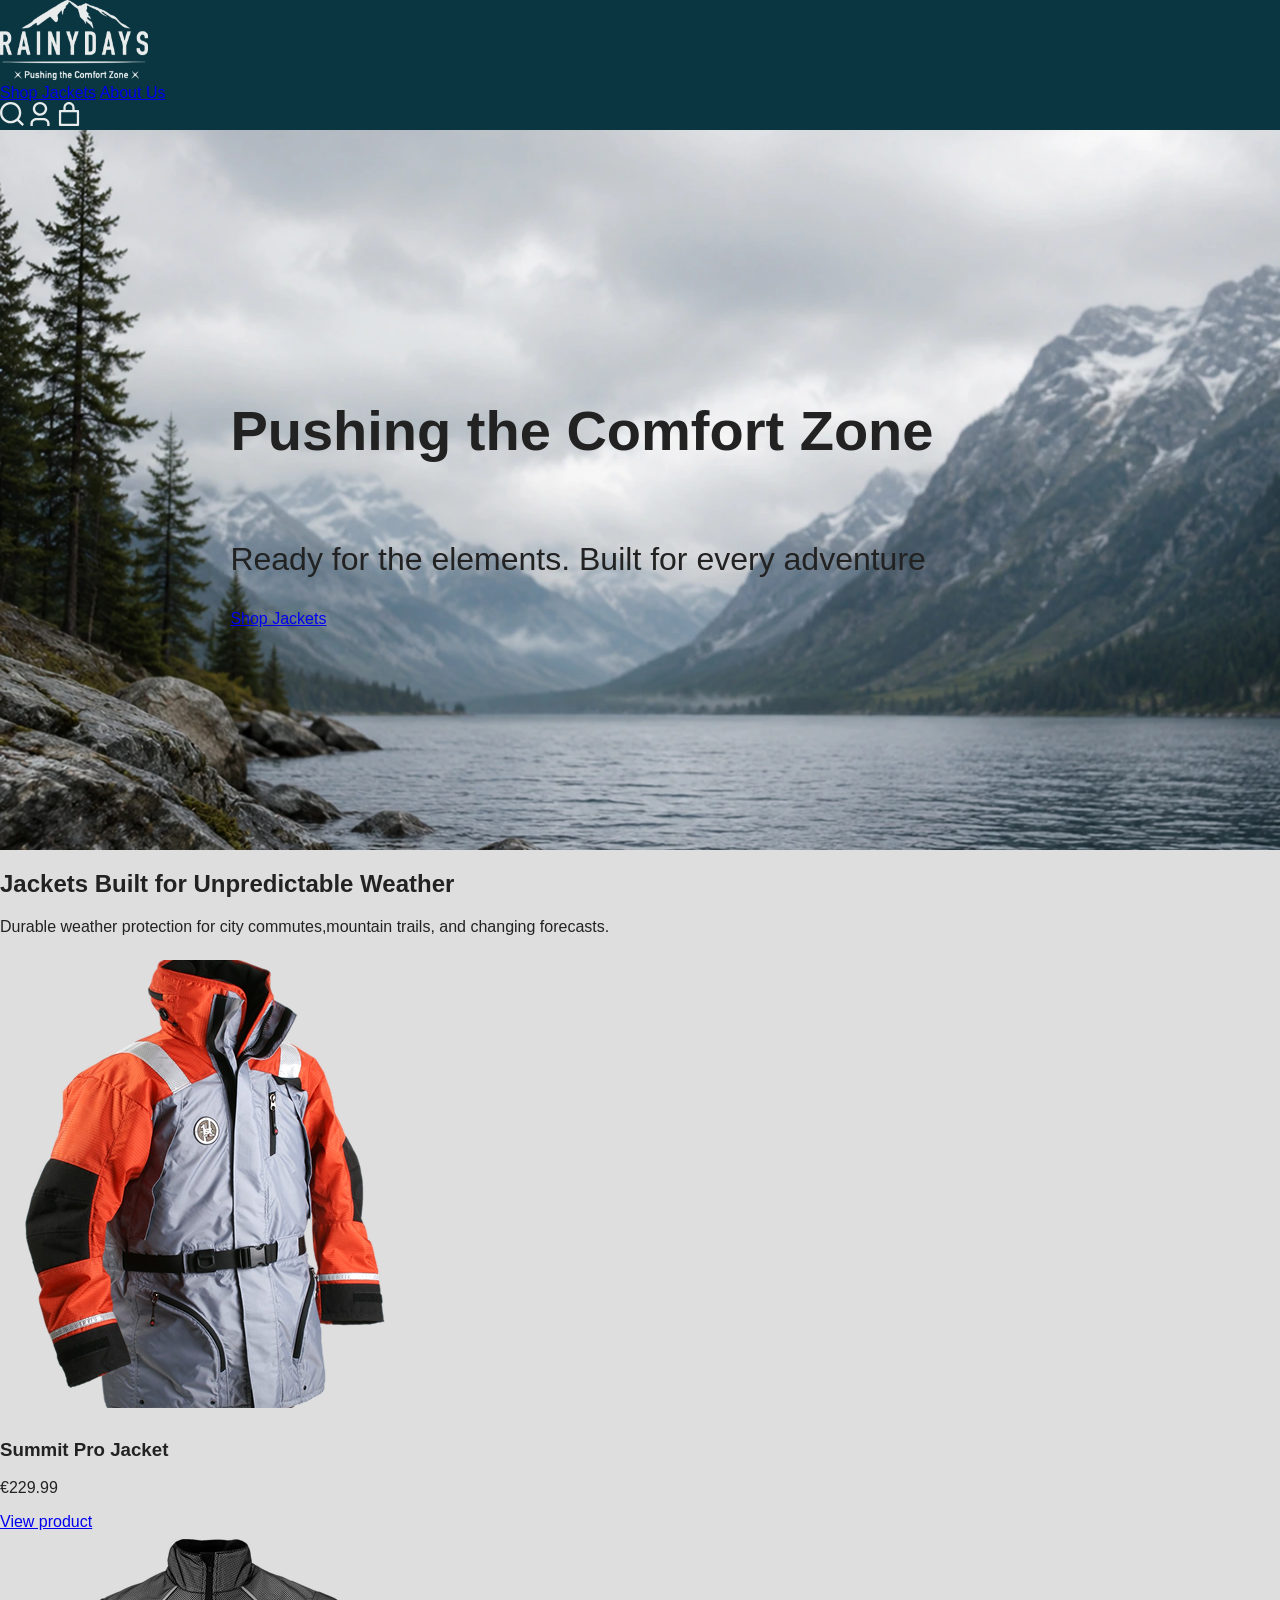
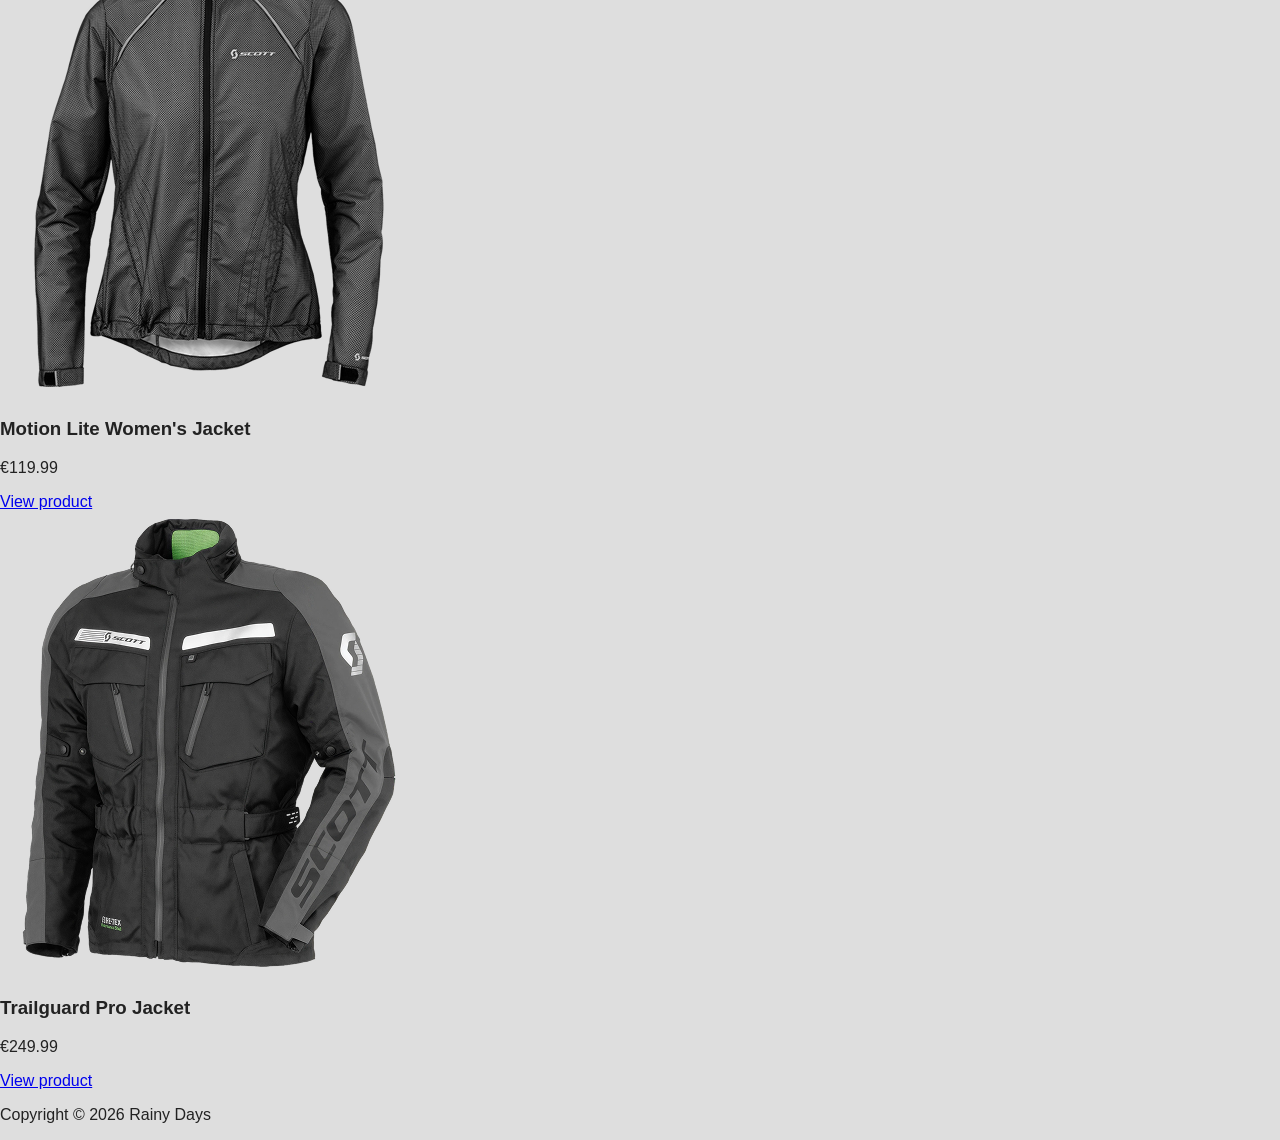
==== index.html @ e8e512af "html structure" ====
<!doctype html>
<html lang="en">
  <head>
    <meta charset="utf-8" />
    <meta name="viewport" content="width=device-width, initial-scale=1.0" />
    <title>Rainy Days | Home</title>
    <meta
      name="description"
      content="Discover Rainy Days outdoor jackets, designed to keep you comfortable and protected from the elements on every adventure."
    />
    <link rel="stylesheet" href="css/style.css" />
    <link rel="icon" href="images/favicon_io/favicon-16x16.png" />
  </head>

  <body>
    <header>
      <a href="index.html">
        <img src="images/logo.svg" alt="Rainy Days homepage" />
      </a>
      <nav>
        <a href="product-listing.html">Shop Jackets</a>
        <a href="coming-soon.html">About Us</a>
        <div class="header-icons">
          <a href="coming-soon.html" aria-label="Search">
            <img src="images/search.svg" alt="Search Icon"
          /></a>
          <a href="coming-soon.html" aria-label="Profile">
            <img src="images/profile.svg" alt="Profile Icon"
          /></a>
          <a href="cart.html" aria-label="Cart">
            <img src="images/cart.svg" alt="Cart Icon"
          /></a>
        </div>
      </nav>
    </header>
    <main>
      <section class="hero">
        <h1>Pushing the Comfort Zone</h1>
        <p>Ready for the elements. Built for every adventure</p>
        <a class="btn btn-primary" href="product-listing.html">Shop Jackets</a>
      </section>

      <section class="featured-products">
        <h2>Jackets Built for Unpredictable Weather</h2>
        <p>
          Durable weather protection for city commutes,mountain trails, and
          changing forecasts.
        </p>

        <div class="product-grid">
          <article class="product-card">
            <div class="product-image">
              <img
                src="images/featured-card-summitpro.png"
                alt="Summit Pro orange and grey waterproof jacket with reflective details and reinforced panels"
              />
            </div>
            <div class="product-info">
              <h3>Summit Pro Jacket</h3>
              <p class="product-price">€229.99</p>
              <a href="product-detail.html" class="btn btn-secondary">
                View product
              </a>
            </div>
          </article>

          <article class="product-card">
            <div class="product-image">
              <img
                src="images/featured-card-motionlite.png"
                alt="Motion Lite Jacket. Black lightweight women's jacket with a full-length front zipper and high collar."
              />
            </div>
            <div class="product-info">
              <h3>Motion Lite Women's Jacket</h3>
              <p class="product-price">€119.99</p>
              <a href="product-detail.html" class="btn btn-secondary">
                View product
              </a>
            </div>
          </article>

          <article class="product-card">
            <div class="product-image">
              <img
                src="images/featured-card-trailroad.png"
                alt="Black and grey waterproof jacket with reflective details, multiple pockets and a high collar."
              />
            </div>
            <div class="product-info">
              <h3>Trailguard Pro Jacket</h3>
              <p class="product-price">€249.99</p>
              <a href="product-detail.html" class="btn btn-secondary">
                View product
              </a>
            </div>
          </article>
        </div>
      </section>
    </main>
    <footer>
      <p>Copyright © 2026 Rainy Days</p>
    </footer>
  </body>
</html>
---- css/style.css ----
body {
    font-family: Arial, Helvetica, sans-serif;
    margin: 0;
    color: #222222;
    background-color: #DEDEDE;
}
header {
    background-color: #0A3641;

}
.hero {
    background-image: url("../images/image-hero.webp");
    background-size: cover;
    background-position: center;
    background-repeat: no-repeat;
    min-height: 80vh;
    display: flex;
    flex-direction: column;
    justify-content: center;
    align-items: flex-start;
    padding: 0 18%;
}
.hero h1 {
    font-size: 56px;}
.hero p {
    font-size: 32px;}
    header {}
    .header-icons img {
    width: 24px;
    height: 24px;
}
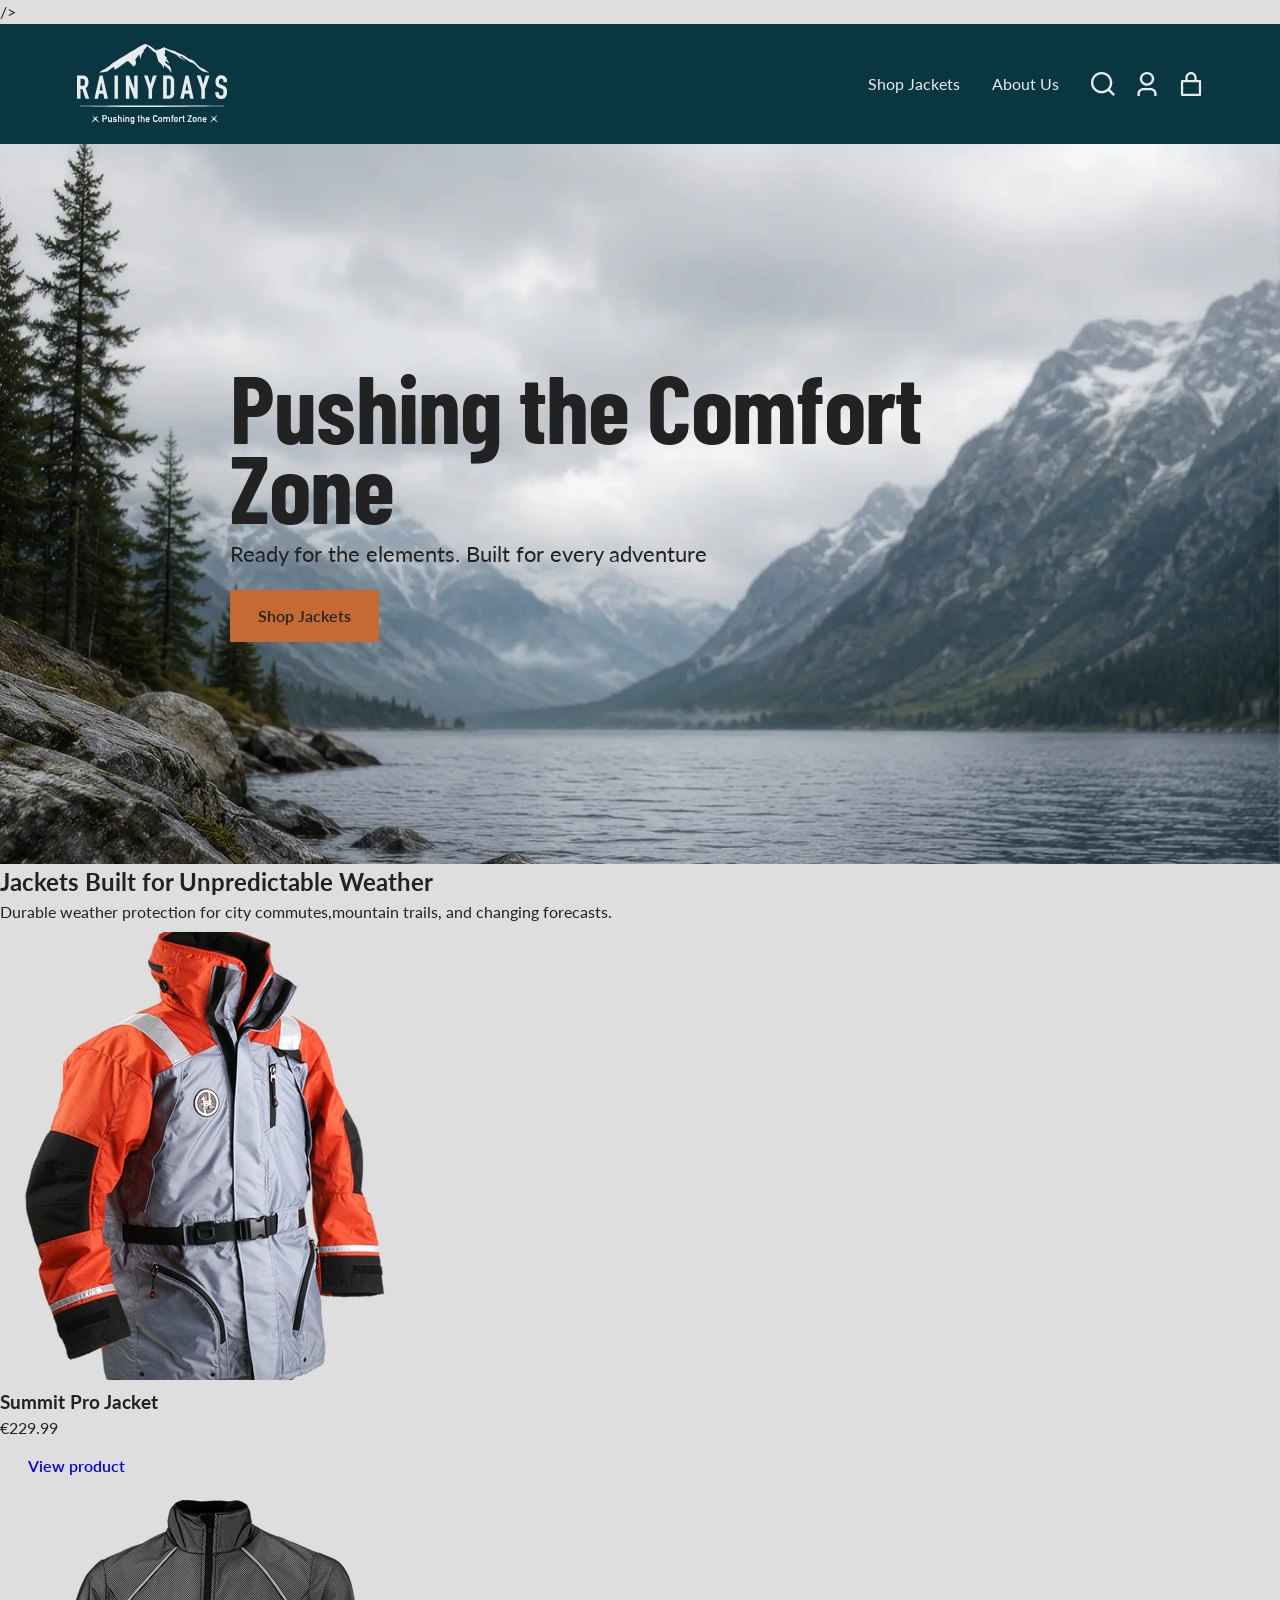
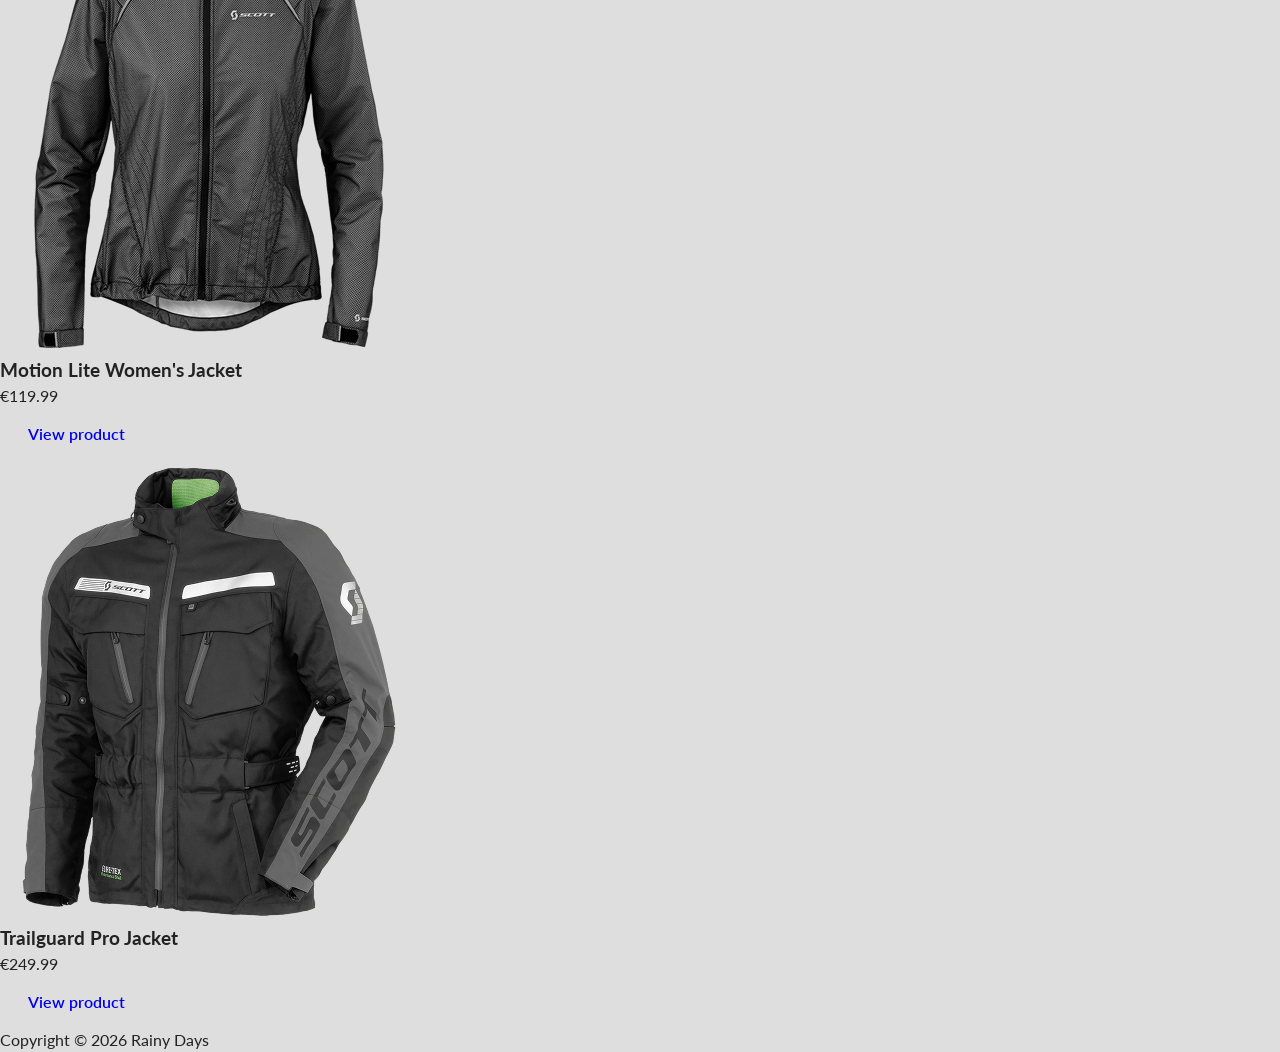
==== commit ada93e66: "Add global styles and update homepage assets" ====
--- a/index.html
+++ b/index.html
@@ -8,6 +8,13 @@
       name="description"
       content="Discover Rainy Days outdoor jackets, designed to keep you comfortable and protected from the elements on every adventure."
     />
+    <link rel="preconnect" href="https://fonts.googleapis.com" />
+    <link rel="preconnect" href="https://fonts.gstatic.com" crossorigin />
+    <link
+      href="https://fonts.googleapis.com/css2?family=Barlow+Condensed:wght@400;500;600;700&family=Lato:wght@400;500;600;700&display=swap"
+      rel="stylesheet"
+    />
+    />
     <link rel="stylesheet" href="css/style.css" />
     <link rel="icon" href="images/favicon_io/favicon-16x16.png" />
   </head>
@@ -15,7 +22,7 @@
   <body>
     <header>
       <a href="index.html">
-        <img src="images/logo.svg" alt="Rainy Days homepage" />
+        <img src="images/logo-150x80.svg" alt="Rainy Days homepage" />
       </a>
       <nav>
         <a href="product-listing.html">Shop Jackets</a>
--- a/css/style.css
+++ b/css/style.css
@@ -1,31 +1,165 @@
+/* =================================
+   1. CSS VARIABLES
+================================= */
+
+:root {
+  /* Brand colours */
+  --color-primary: #0a3641;
+  --color-background: #fafaf8;
+  --color-accent: #c46a32;
+
+  /* Neutral colours */
+  --color-white: #FF9F9FB;
+  --color-background: #dedede;
+  --color-text: #222222;
+  --color-muted: #666666;
+
+  /* Text colours */
+  --color-text: #222222;
+  --color-white: #e8ecec;
+
+  /* Typography */
+  --font-heading: "Barlow Condensed", sans-serif;
+  --font-body: "Lato", sans-serif;
+
+  /* Spacing */
+  --spacing-xs: 8px;
+  --spacing-sm: 16px;
+  --spacing-md: 24px;
+  --spacing-lg: 48px;
+  --spacing-xl: 80px;
+
+  /* Layout */
+  --container-width: 1200px;
+}
+
+/* =================================
+   2. CSS RESET
+================================= */
+
+* {
+  box-sizing: border-box;
+  margin: 0;
+  padding: 0;
+}
+
+/* =================================
+   3. GLOBAL STYLES
+================================= */
+
 body {
-    font-family: Arial, Helvetica, sans-serif;
-    margin: 0;
-    color: #222222;
-    background-color: #DEDEDE;
+  background-color: var(--color-background);
+  color: var(--color-text);
+  font-family: var(--font-body);
+  line-height: 1.5;
 }
+
+img {
+  display: block;
+  max-width: 100%;
+}
+
+a {
+  text-decoration: none;
+}
+
+/* =================================
+   4. HEADER
+================================= */
+
 header {
-    background-color: #0A3641;
+  background-color: var(--color-primary);
+  display: flex;
+  justify-content: space-between;
+  align-items: center;
+  padding: 20px 6%;
+}
 
+header > a img {
+  width: 150px;
 }
+
+header nav {
+  display: flex;
+  align-items: center;
+  gap: 32px;
+}
+
+header nav > a {
+  color: var(--color-white);
+}
+
+.header-icons {
+  display: flex;
+  align-items: center;
+  gap: 20px;
+}
+
+.header-icons img {
+  width: 24px;
+  height: 24px;
+}
+
+/* =================================
+   5. HERO SECTION
+================================= */
+
 .hero {
-    background-image: url("../images/image-hero.webp");
-    background-size: cover;
-    background-position: center;
-    background-repeat: no-repeat;
-    min-height: 80vh;
-    display: flex;
-    flex-direction: column;
-    justify-content: center;
-    align-items: flex-start;
-    padding: 0 18%;
+  background-image: url("../images/background.webp");
+  background-size: cover;
+  background-position: center;
+  background-repeat: no-repeat;
+
+  min-height: 80vh;
+
+  display: flex;
+  flex-direction: column;
+  justify-content: center;
+  align-items: flex-start;
+
+  padding: 0 18%;
 }
+
 .hero h1 {
-    font-size: 56px;}
+  font-family: var(--font-heading);
+  font-size: 96px;
+  font-weight: 700;
+  line-height: 0.83;
+  letter-spacing: -0.01em;
+}
+
 .hero p {
-    font-size: 32px;}
-    header {}
-    .header-icons img {
-    width: 24px;
-    height: 24px;
-}+  font-size: 22px;
+  margin-top: 12px;
+  margin-bottom: 20px;
+}
+
+/* =================================
+   6. BUTTONS
+================================= */
+
+.btn {
+  display: inline-flex;
+  align-items: center;
+  justify-content: center;
+
+  padding: 14px 28px;
+  min-height: 48px;
+
+  font-family: var(--font-body);
+  font-size: 16px;
+  font-weight: 600;
+
+  text-decoration: none;
+  cursor: pointer;
+  transition: background-color 0.3s ease;
+}
+
+.btn-primary {
+  background-color: var(--color-accent);
+  color: var(--color-text);
+}
+
+.btn-primary:hover {
+  background-color: #bd622b;
+}
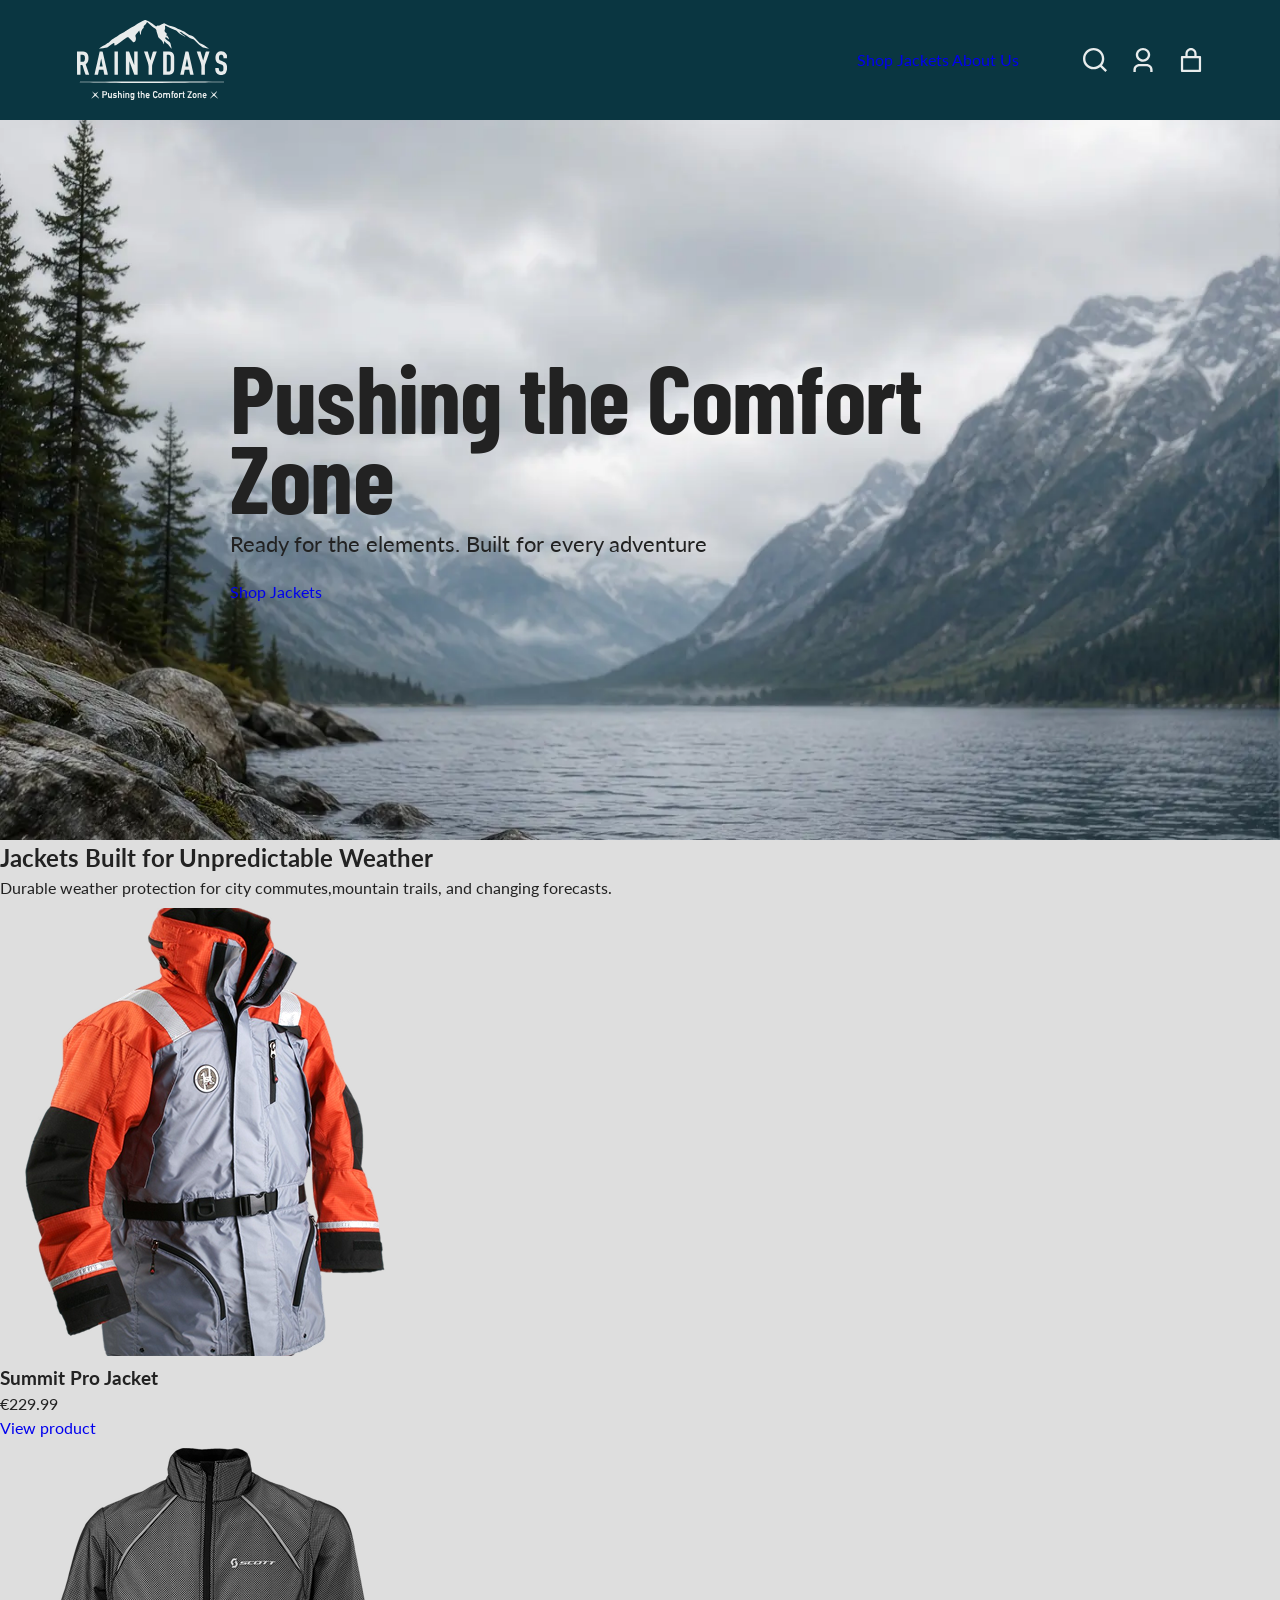
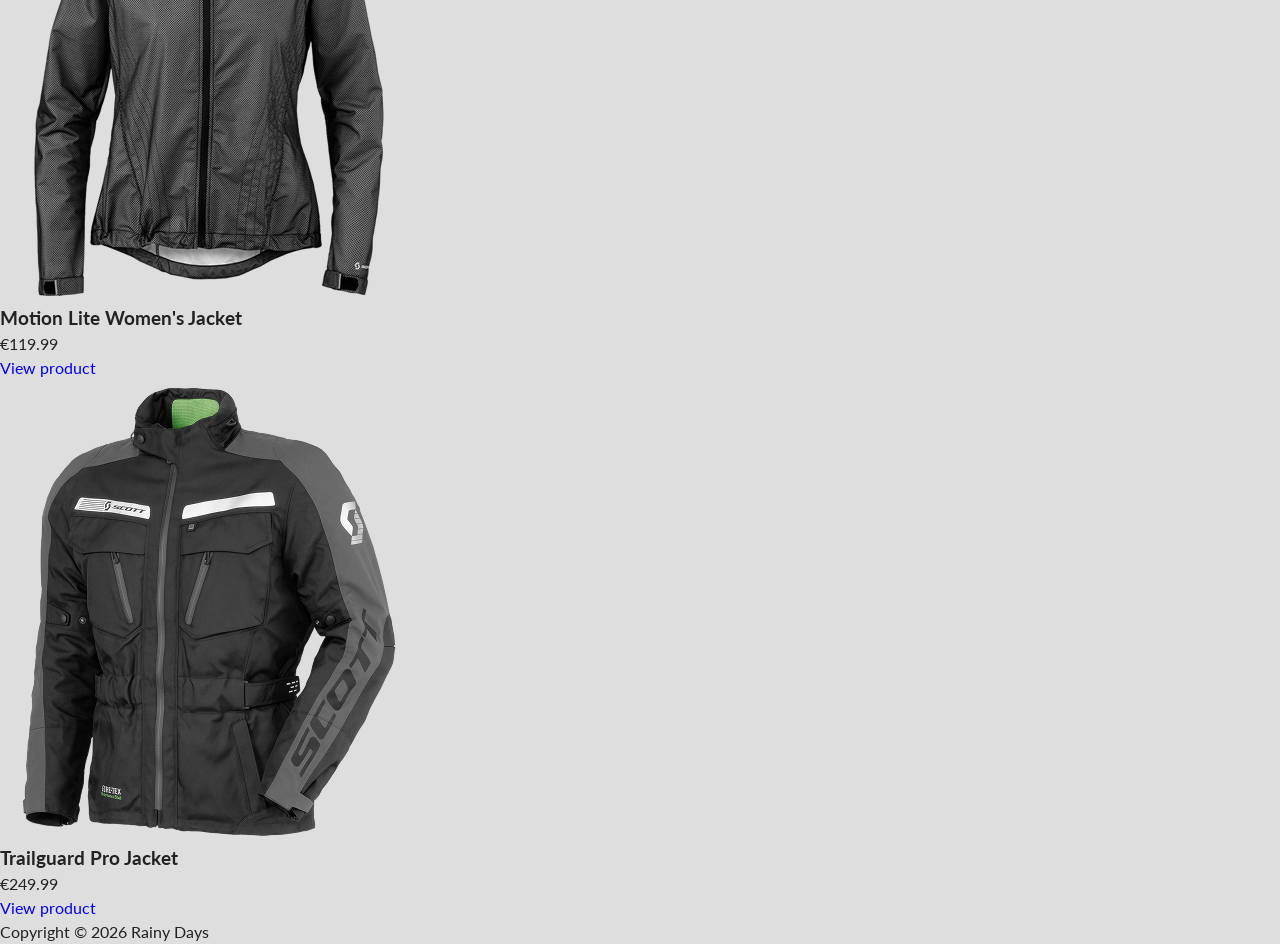
==== commit 9146666b: "fixed the navigation on all pages" ====
--- a/index.html
+++ b/index.html
@@ -14,7 +14,7 @@
       href="https://fonts.googleapis.com/css2?family=Barlow+Condensed:wght@400;500;600;700&family=Lato:wght@400;500;600;700&display=swap"
       rel="stylesheet"
     />
-    />
+
     <link rel="stylesheet" href="css/style.css" />
     <link rel="icon" href="images/favicon_io/favicon-16x16.png" />
   </head>
@@ -25,15 +25,18 @@
         <img src="images/logo-150x80.svg" alt="Rainy Days homepage" />
       </a>
       <nav>
-        <a href="product-listing.html">Shop Jackets</a>
-        <a href="coming-soon.html">About Us</a>
+        <div class="nav-links">
+          <a href="product-listing.html">Shop Jackets</a>
+          <a href="coming-soon.html">About Us</a>
+        </div>
+
         <div class="header-icons">
           <a href="coming-soon.html" aria-label="Search">
-            <img src="images/search.svg" alt="Search Icon"
-          /></a>
+            <img src="images/search.svg" alt="Search Icon" />
+          </a>
           <a href="coming-soon.html" aria-label="Profile">
-            <img src="images/profile.svg" alt="Profile Icon"
-          /></a>
+            <img src="images/profile.svg" alt="Profile Icon" />
+          </a>
           <a href="cart.html" aria-label="Cart">
             <img src="images/cart.svg" alt="Cart Icon"
           /></a>
--- a/css/style.css
+++ b/css/style.css
@@ -9,7 +9,7 @@
   --color-accent: #c46a32;
 
   /* Neutral colours */
-  --color-white: #FF9F9FB;
+  --color-pure-off-white: #f9f9fb;
   --color-background: #dedede;
   --color-text: #222222;
   --color-muted: #666666;
@@ -21,6 +21,13 @@
   /* Typography */
   --font-heading: "Barlow Condensed", sans-serif;
   --font-body: "Lato", sans-serif;
+
+  /* Button typography */
+  --font-button: "IBM Plex Sans", sans-serif;
+  --button-font-size: 16px;
+  --button-font-weight: 600;
+  --button-line-height: 1.2;
+  --button-letter-spacing: 0.02em;
 
   /* Spacing */
   --spacing-xs: 8px;
@@ -74,25 +81,24 @@
   align-items: center;
   padding: 20px 6%;
 }
+header nav {
+  grid-column: 2 / 4;
+  display: flex;
+  align-items: center;
+  gap: 64px;
+}
 
 header > a img {
+  display: block;
   width: 150px;
-}
-
-header nav {
-  display: flex;
-  align-items: center;
-  gap: 32px;
-}
-
-header nav > a {
-  color: var(--color-white);
+  height: 80px;
+  object-fit: contain;
 }
 
 .header-icons {
   display: flex;
   align-items: center;
-  gap: 20px;
+  gap: 24px;
 }
 
 .header-icons img {
@@ -137,29 +143,16 @@
 /* =================================
    6. BUTTONS
 ================================= */
+button {
+  font-family: var(--font-button);
+  font-size: var(--button-font-size);
+  font-weight: var(--button-font-weight);
+  line-height: var(--button-line-height);
+  letter-spacing: var(--button-letter-spacing);
 
-.btn {
-  display: inline-flex;
-  align-items: center;
-  justify-content: center;
-
-  padding: 14px 28px;
-  min-height: 48px;
-
-  font-family: var(--font-body);
-  font-size: 16px;
-  font-weight: 600;
-
-  text-decoration: none;
+  background-color: var(--color-accent);
+  color: var(--color-white);
+  border: none;
+  padding: 12px 24px;
   cursor: pointer;
-  transition: background-color 0.3s ease;
 }
-
-.btn-primary {
-  background-color: var(--color-accent);
-  color: var(--color-text);
-}
-
-.btn-primary:hover {
-  background-color: #bd622b;
-}
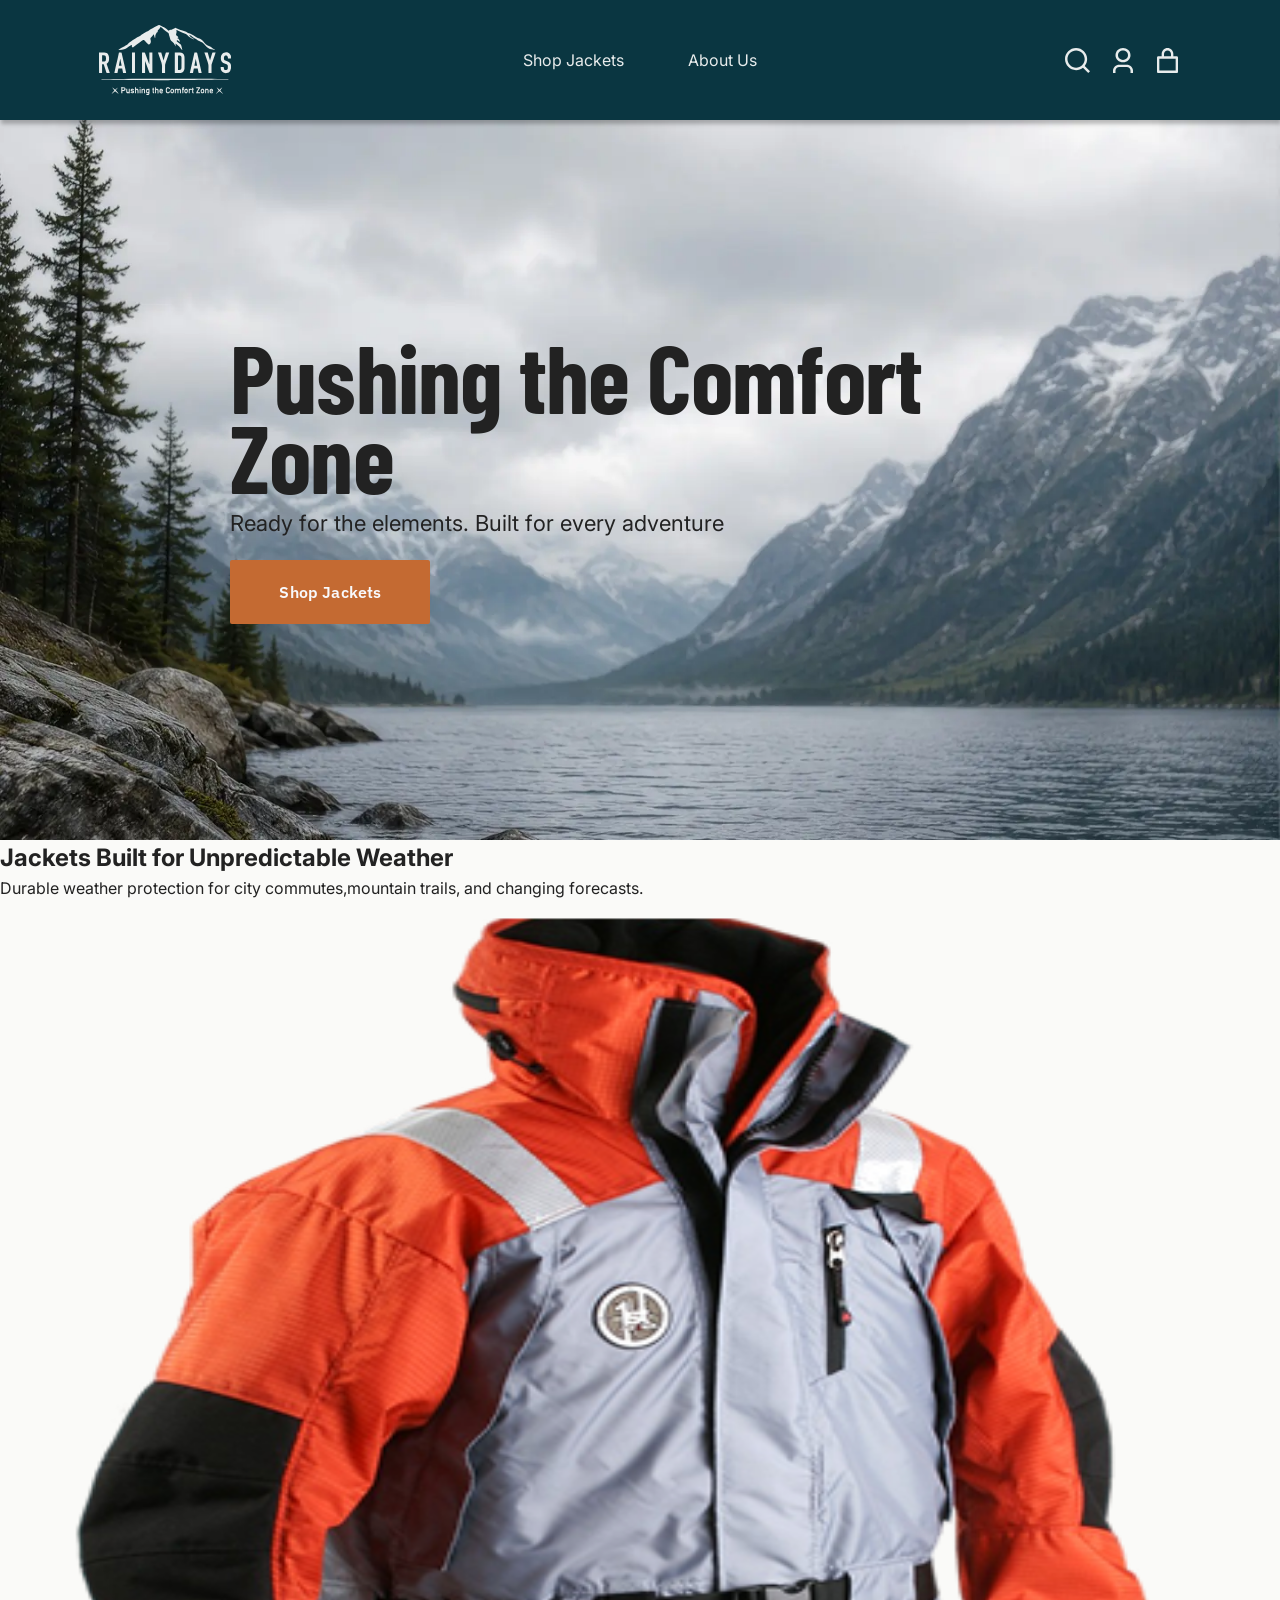
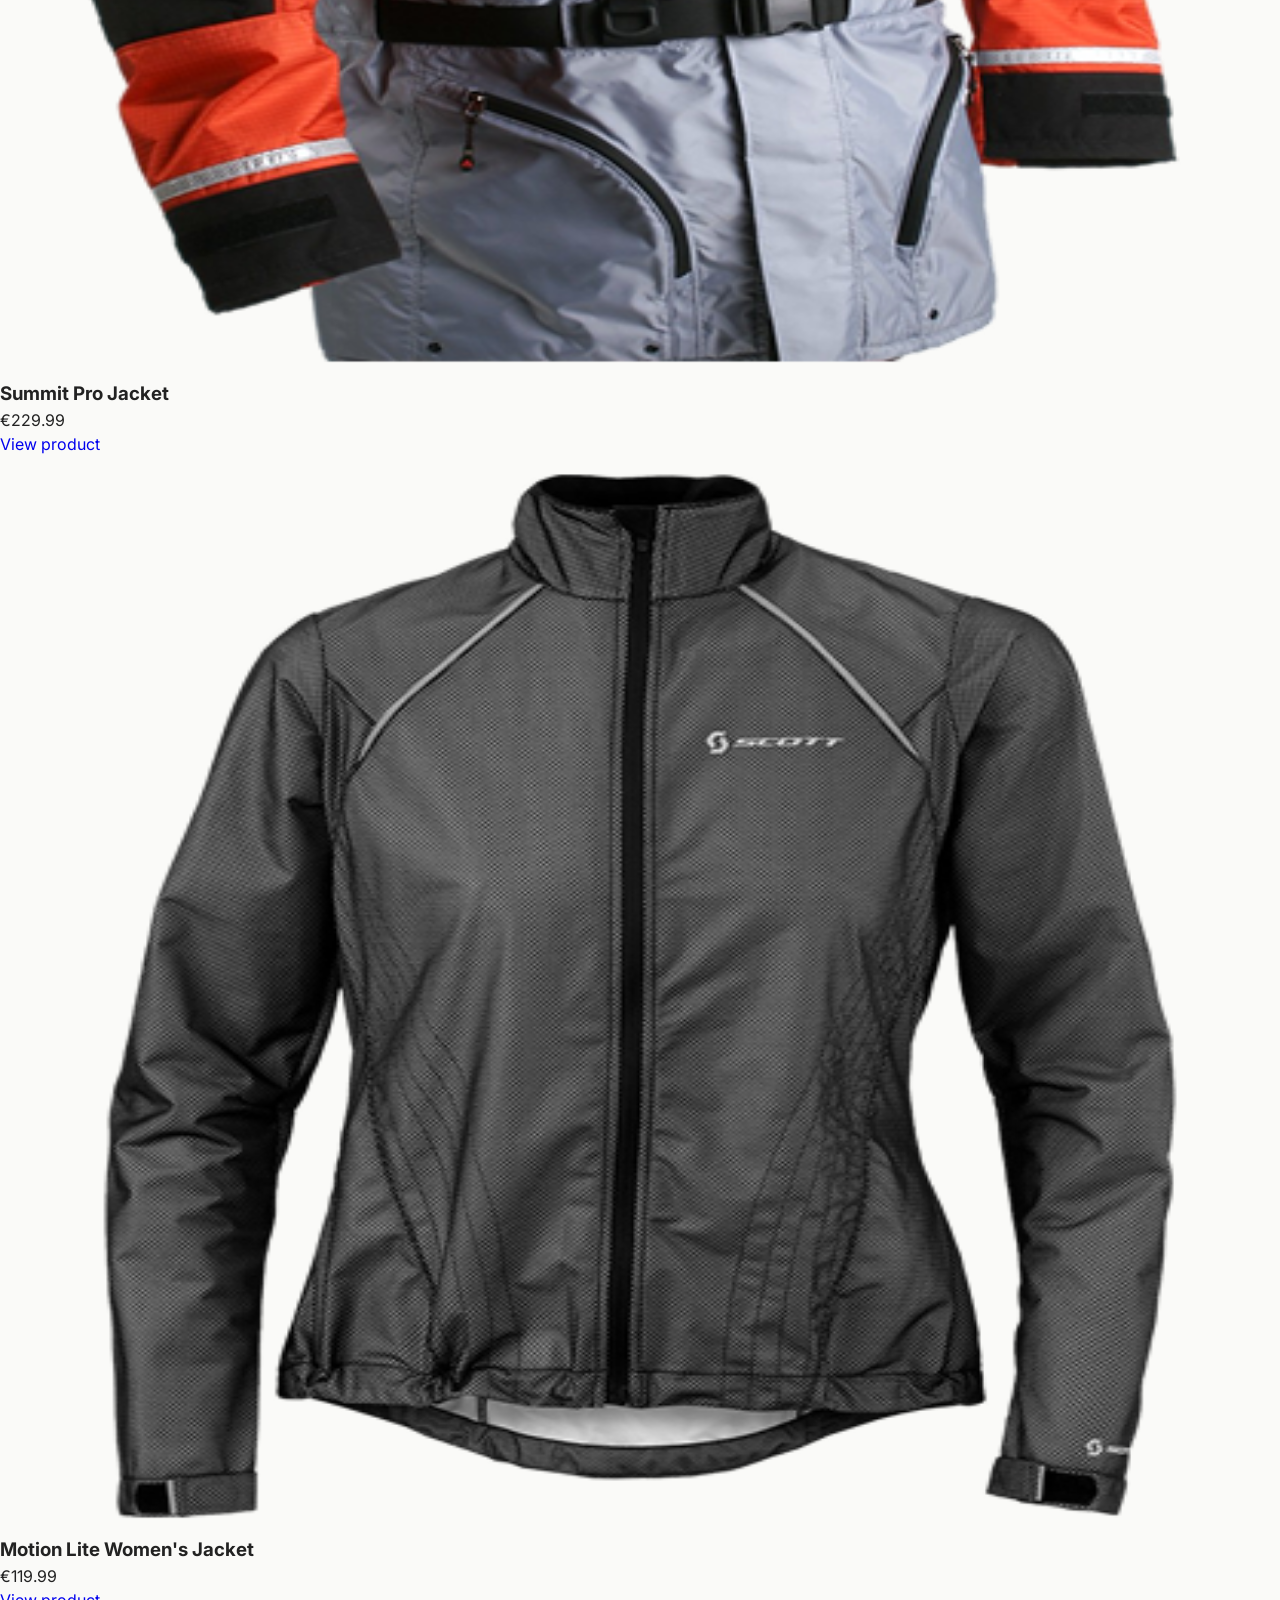
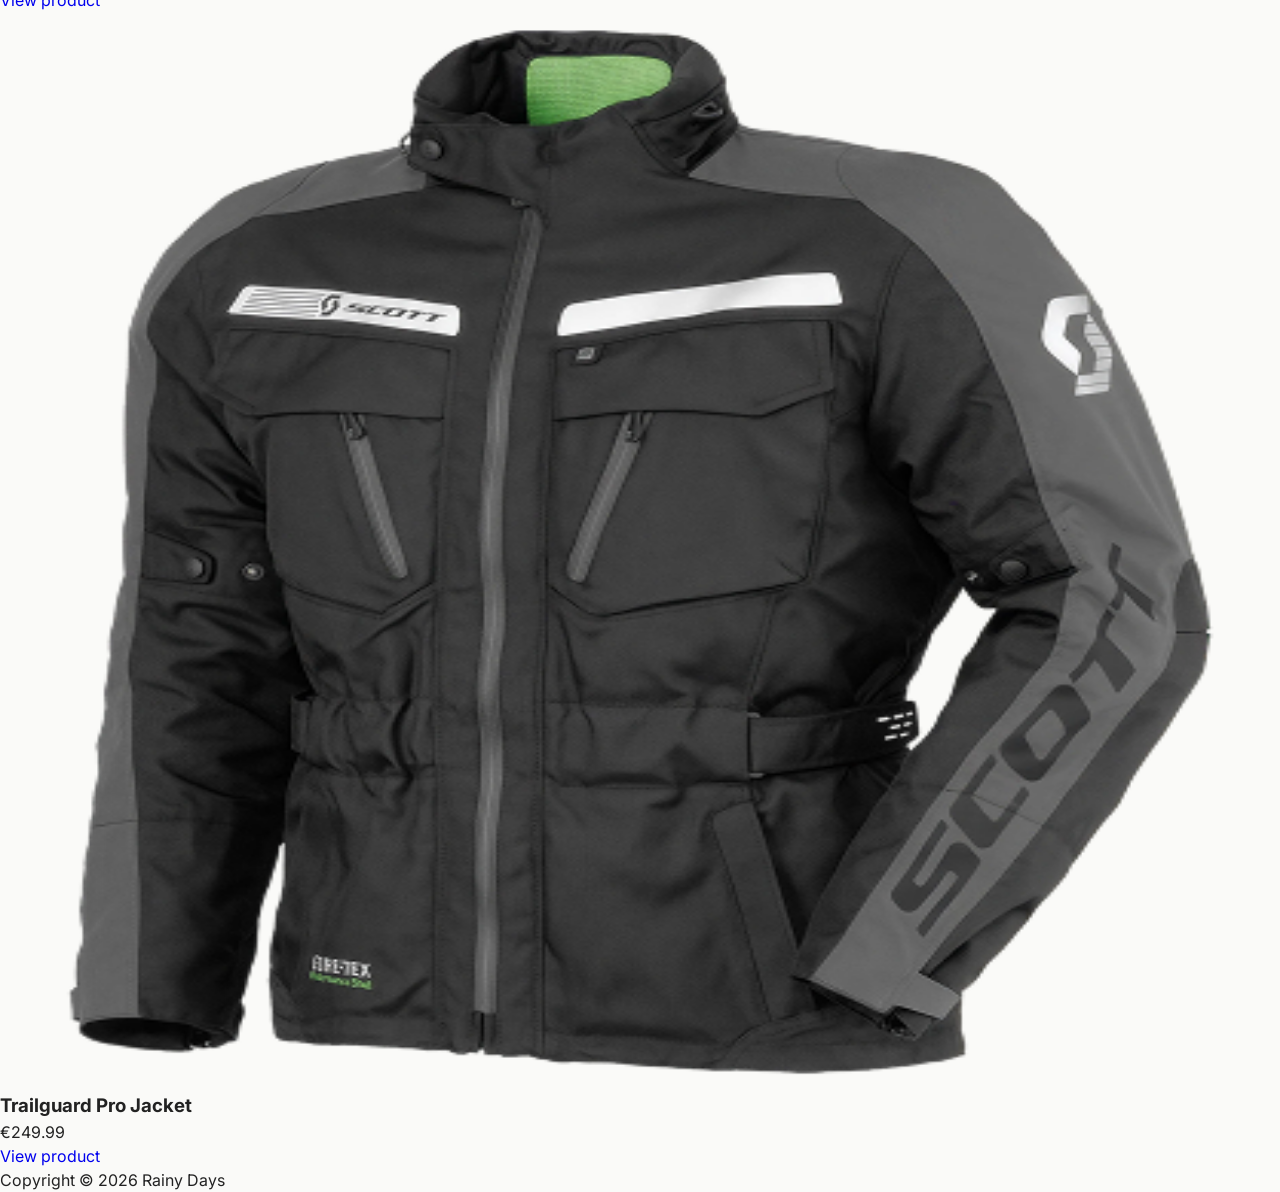
==== commit fa1a4454: "tidied u the code for the header navigation" ====
--- a/index.html
+++ b/index.html
@@ -47,7 +47,7 @@
       <section class="hero">
         <h1>Pushing the Comfort Zone</h1>
         <p>Ready for the elements. Built for every adventure</p>
-        <a class="btn btn-primary" href="product-listing.html">Shop Jackets</a>
+        <a class="button-primary" href="product-listing.html">Shop Jackets</a>
       </section>
 
       <section class="featured-products">
--- a/css/style.css
+++ b/css/style.css
@@ -1,3 +1,7 @@
+@import url("https://fonts.googleapis.com/css2?family=Barlow+Condensed:wght@400;500;600;700&family=IBM+Plex+Sans:wght@400;500;600;700&family=Lato:wght@400;700&display=swap");
+@import url("https://fonts.googleapis.com/css2?family=IBM+Plex+Sans:wght@400;500;600;700&display=swap");
+@import url("https://fonts.googleapis.com/css2?family=Barlow+Condensed:wght@400;500;600;700&family=IBM+Plex+Sans:wght@400;500;600;700&family=Inter:wght@400;500;600;700&display=swap");
+
 /* =================================
    1. CSS VARIABLES
 ================================= */
@@ -5,29 +9,31 @@
 :root {
   /* Brand colours */
   --color-primary: #0a3641;
+  --color-secondary: #33454b;
   --color-background: #fafaf8;
   --color-accent: #c46a32;
 
   /* Neutral colours */
   --color-pure-off-white: #f9f9fb;
-  --color-background: #dedede;
-  --color-text: #222222;
+  --color-surface: #f7f7f5;
   --color-muted: #666666;
+  --color-border: #f9f9fb;
 
   /* Text colours */
   --color-text: #222222;
-  --color-white: #e8ecec;
+  --color-text-white: #e8ecec;
 
   /* Typography */
   --font-heading: "Barlow Condensed", sans-serif;
-  --font-body: "Lato", sans-serif;
+  --font-body: "Inter", sans-serif;
+  --font-button: "IBM Plex Sans", sans-serif;
 
   /* Button typography */
   --font-button: "IBM Plex Sans", sans-serif;
   --button-font-size: 16px;
   --button-font-weight: 600;
-  --button-line-height: 1.2;
-  --button-letter-spacing: 0.02em;
+  --button-line-height: 48px;
+  --button-letter-spacing: 0.16px;
 
   /* Spacing */
   --spacing-xs: 8px;
@@ -62,6 +68,8 @@
 }
 
 img {
+  width: 1440px;
+  height: 1080px;
   display: block;
   max-width: 100%;
 }
@@ -75,35 +83,91 @@
 ================================= */
 
 header {
+  position: relative;
   background-color: var(--color-primary);
   display: flex;
   justify-content: space-between;
   align-items: center;
-  padding: 20px 6%;
-}
+
+  width: 100%;
+  height: 120px;
+  padding: 25px 90px;
+  box-shadow: 1px 4px 4px 0 rgba(0, 0, 0, 0.25);
+}
+
 header nav {
-  grid-column: 2 / 4;
-  display: flex;
-  align-items: center;
+  display: flex;
+  align-items: center;
+  margin-left: auto;
   gap: 64px;
+}
+.nav-links {
+  position: absolute;
+  left: 50%;
+  transform: translateX(-50%);
+  display: flex;
+  align-items: center;
+  gap: 64px;
+}
+
+/* Navigation link styling */
+.nav-links a {
+  font-family: var(--font-body);
+  font-size: 16px;
+  font-weight: 400;
+  line-height: 24px;
+  color: var(--color-text-white);
+  text-decoration: none;
+}
+.nav-links a:hover {
+  color: var(--color-accent);
 }
 
 header > a img {
   display: block;
   width: 150px;
-  height: 80px;
+  height: 70px;
   object-fit: contain;
 }
 
+/* Header icons container */
+
 .header-icons {
   display: flex;
-  align-items: center;
-  gap: 24px;
-}
+  justify-content: center;
+  align-items: center;
+}
+
+/* Individual icon links */
+
+.header-icons a {
+  display: flex;
+  justify-content: center;
+  align-items: center;
+  padding: 10px;
+}
+
+/* Icon images */
 
 .header-icons img {
-  width: 24px;
-  height: 24px;
+  display: block;
+  width: 25px;
+  height: 25px;
+  object-fit: contain;
+}
+/* Navigation hover */
+.nav-links a {
+  transition: color 0.2s ease;
+}
+
+.nav-links a:hover {
+  color: var(--color-accent);
+}
+
+/* Keyboard accessibility */
+.nav-links a:focus-visible {
+  outline: 2px solid var(--color-pure-off-white);
+  outline-offset: 4px;
 }
 
 /* =================================
@@ -143,16 +207,31 @@
 /* =================================
    6. BUTTONS
 ================================= */
-button {
+
+/* Primary button */
+
+.button-primary {
+  display: inline-flex;
+  width: 200px;
+  height: 64px;
+  justify-content: center;
+  align-items: center;
+  gap: 8px;
+
+  /* Background and border */
+  background-color: var(--color-accent);
+  border: none;
+  border-radius: 2px;
+
+  /* Typography */
   font-family: var(--font-button);
   font-size: var(--button-font-size);
   font-weight: var(--button-font-weight);
   line-height: var(--button-line-height);
   letter-spacing: var(--button-letter-spacing);
-
-  background-color: var(--color-accent);
-  color: var(--color-white);
-  border: none;
-  padding: 12px 24px;
+  color: var(--color-pure-off-white);
+
+  /* Interaction */
   cursor: pointer;
-}
+  text-decoration: none;
+}
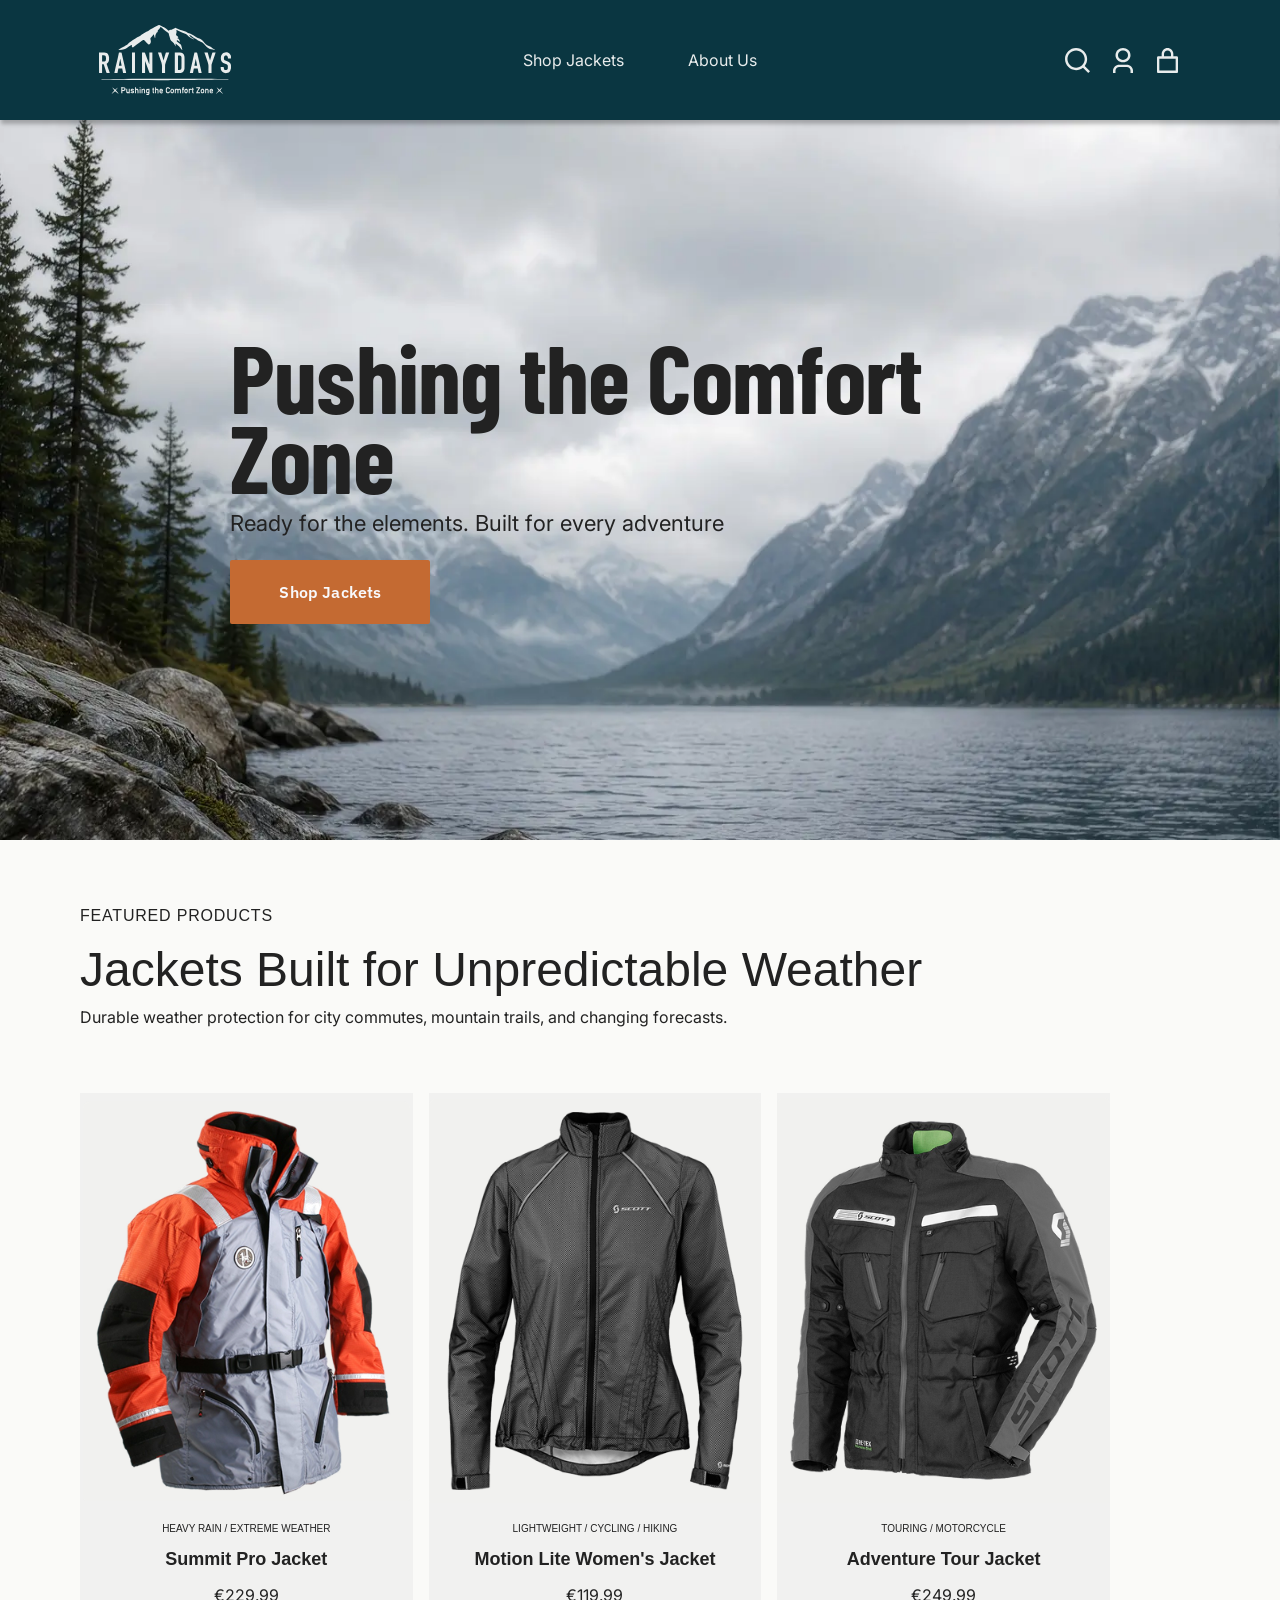
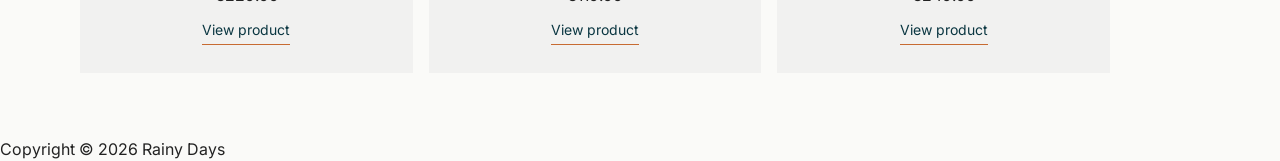
==== commit 19720276: "Build homepage featured products section" ====
--- a/index.html
+++ b/index.html
@@ -50,22 +50,32 @@
         <a class="button-primary" href="product-listing.html">Shop Jackets</a>
       </section>
 
+      <!-- Section heading -->
+
       <section class="featured-products">
-        <h2>Jackets Built for Unpredictable Weather</h2>
-        <p>
-          Durable weather protection for city commutes,mountain trails, and
-          changing forecasts.
-        </p>
+        <!-- The Section Header Component -->
+
+        <div class="section-heading">
+          <p class="section-label">Featured Products</p>
+          <h2>Jackets Built for Unpredictable Weather</h2>
+          <p class="section-description">
+            Durable weather protection for city commutes, mountain trails, and
+            changing forecasts.
+          </p>
+        </div>
+
+        <!-- Product cards -->
 
         <div class="product-grid">
           <article class="product-card">
             <div class="product-image">
               <img
-                src="images/featured-card-summitpro.png"
+                src="images/jackets/summit.pro.png"
                 alt="Summit Pro orange and grey waterproof jacket with reflective details and reinforced panels"
               />
             </div>
             <div class="product-info">
+              <p class="product-category">heavy rain / extreme weather</p>
               <h3>Summit Pro Jacket</h3>
               <p class="product-price">€229.99</p>
               <a href="product-detail.html" class="btn btn-secondary">
@@ -77,11 +87,12 @@
           <article class="product-card">
             <div class="product-image">
               <img
-                src="images/featured-card-motionlite.png"
+                src="images/jackets/motion.lite.png"
                 alt="Motion Lite Jacket. Black lightweight women's jacket with a full-length front zipper and high collar."
               />
             </div>
             <div class="product-info">
+              <p class="product-category">lightweight / cycling / hiking</p>
               <h3>Motion Lite Women's Jacket</h3>
               <p class="product-price">€119.99</p>
               <a href="product-detail.html" class="btn btn-secondary">
@@ -93,12 +104,13 @@
           <article class="product-card">
             <div class="product-image">
               <img
-                src="images/featured-card-trailroad.png"
+                src="images/jackets/adventure.tour.png"
                 alt="Black and grey waterproof jacket with reflective details, multiple pockets and a high collar."
               />
             </div>
             <div class="product-info">
-              <h3>Trailguard Pro Jacket</h3>
+              <p class="product-category">touring / motorcycle</p>
+              <h3>Adventure Tour Jacket</h3>
               <p class="product-price">€249.99</p>
               <a href="product-detail.html" class="btn btn-secondary">
                 View product
--- a/css/style.css
+++ b/css/style.css
@@ -27,6 +27,7 @@
   --font-heading: "Barlow Condensed", sans-serif;
   --font-body: "Inter", sans-serif;
   --font-button: "IBM Plex Sans", sans-serif;
+  --font-label: "Archivo", sans-serif;
 
   /* Button typography */
   --font-button: "IBM Plex Sans", sans-serif;
@@ -235,3 +236,135 @@
   cursor: pointer;
   text-decoration: none;
 }
+/* ==============================
+   7. FEATURED PRODUCTS
+================================= */
+
+/* Section label */
+.featured-products {
+  padding: 64px 6.25%;
+.section-heading {
+  margin-bottom: 48px;
+}
+.section-label {
+  font-family: var(--font-label);
+  font-size: 16px;
+  font-weight: 500;
+  line-height: 24px;
+  letter-spacing: 0.8px;
+  color: var(--color-text-body);
+  text-transform: uppercase;
+  margin-bottom: var(--spacing-sm);
+}
+/* Section heading */
+.section-heading h2 {
+  font-family: var(--font-heading);
+  font-size: 48px;
+  font-weight: 500;
+  line-height: 1.1;
+  margin: 0 0 8px;
+}
+/* Section description */
+font-body {
+  font-family: var(--font-body);
+  font-size: 16px;
+  font-weight: 400;
+  line-height: 1.5;
+}
+/* Space between heading and product cards */
+.section-heading {
+  margin-bottom: 64px;
+}
+
+/* FEATURED PRODUCTS GRID */
+
+
+/* FEATURED PRODUCTS GRID */
+
+.product-grid {
+  display: grid;
+  grid-template-columns: repeat(3, minmax(0, 1fr));
+  gap: 16px;
+  max-width: 1030px;
+  width: 100%;
+  margin: 0;
+  padding: 0;
+}
+
+/* Individual product card */
+.product-card {
+  display: flex;
+  flex-direction: column;
+  min-width: 0;
+  background-color: #f1f1f0;
+  text-align: center;
+}
+
+/* Product image */
+.product-image {
+  width: 100%;
+  aspect-ratio: 4 / 5;
+  overflow: hidden;
+}
+
+.product-image img {
+  width: 100%;
+  height: 100%;
+  object-fit: contain;
+  display: block;
+}
+
+/* Product information */
+.product-info {
+  display: flex;
+  flex-direction: column;
+  align-items: center;
+  text-align: center;
+  padding: 12px 12px 28px;
+  gap: 10px;
+}
+
+/* Product category */
+.product-category {
+  font-family: var(--font-label);
+  font-size: 10px;
+  font-weight: 400;
+  text-transform: uppercase;
+  margin: 0;
+}
+
+/* Product title */
+.product-info h3 {
+  font-family: var(--font-heading);
+  font-size: 18px;
+  font-weight: 600;
+  margin: 0;
+}
+
+/* Product price */
+.product-price {
+  font-family: var(--font-body);
+  font-size: 16px;
+  font-weight: 400;
+  margin: 0;
+}
+
+/* View product link */
+.product-info .btn {
+  font-family: var(--font-body);
+  font-size: 14px;
+  color: #0a3641;
+  text-decoration: none;
+  border-bottom: 1px solid #c76b32;
+  padding-bottom: 4px;
+  margin-top: 2px;
+}
+
+/* Mobile layout */
+@media (max-width: 768px) {
+  .product-grid {
+    grid-template-columns: 1fr;
+    max-width: 400px;
+    padding: 0 16px;
+  }
+}
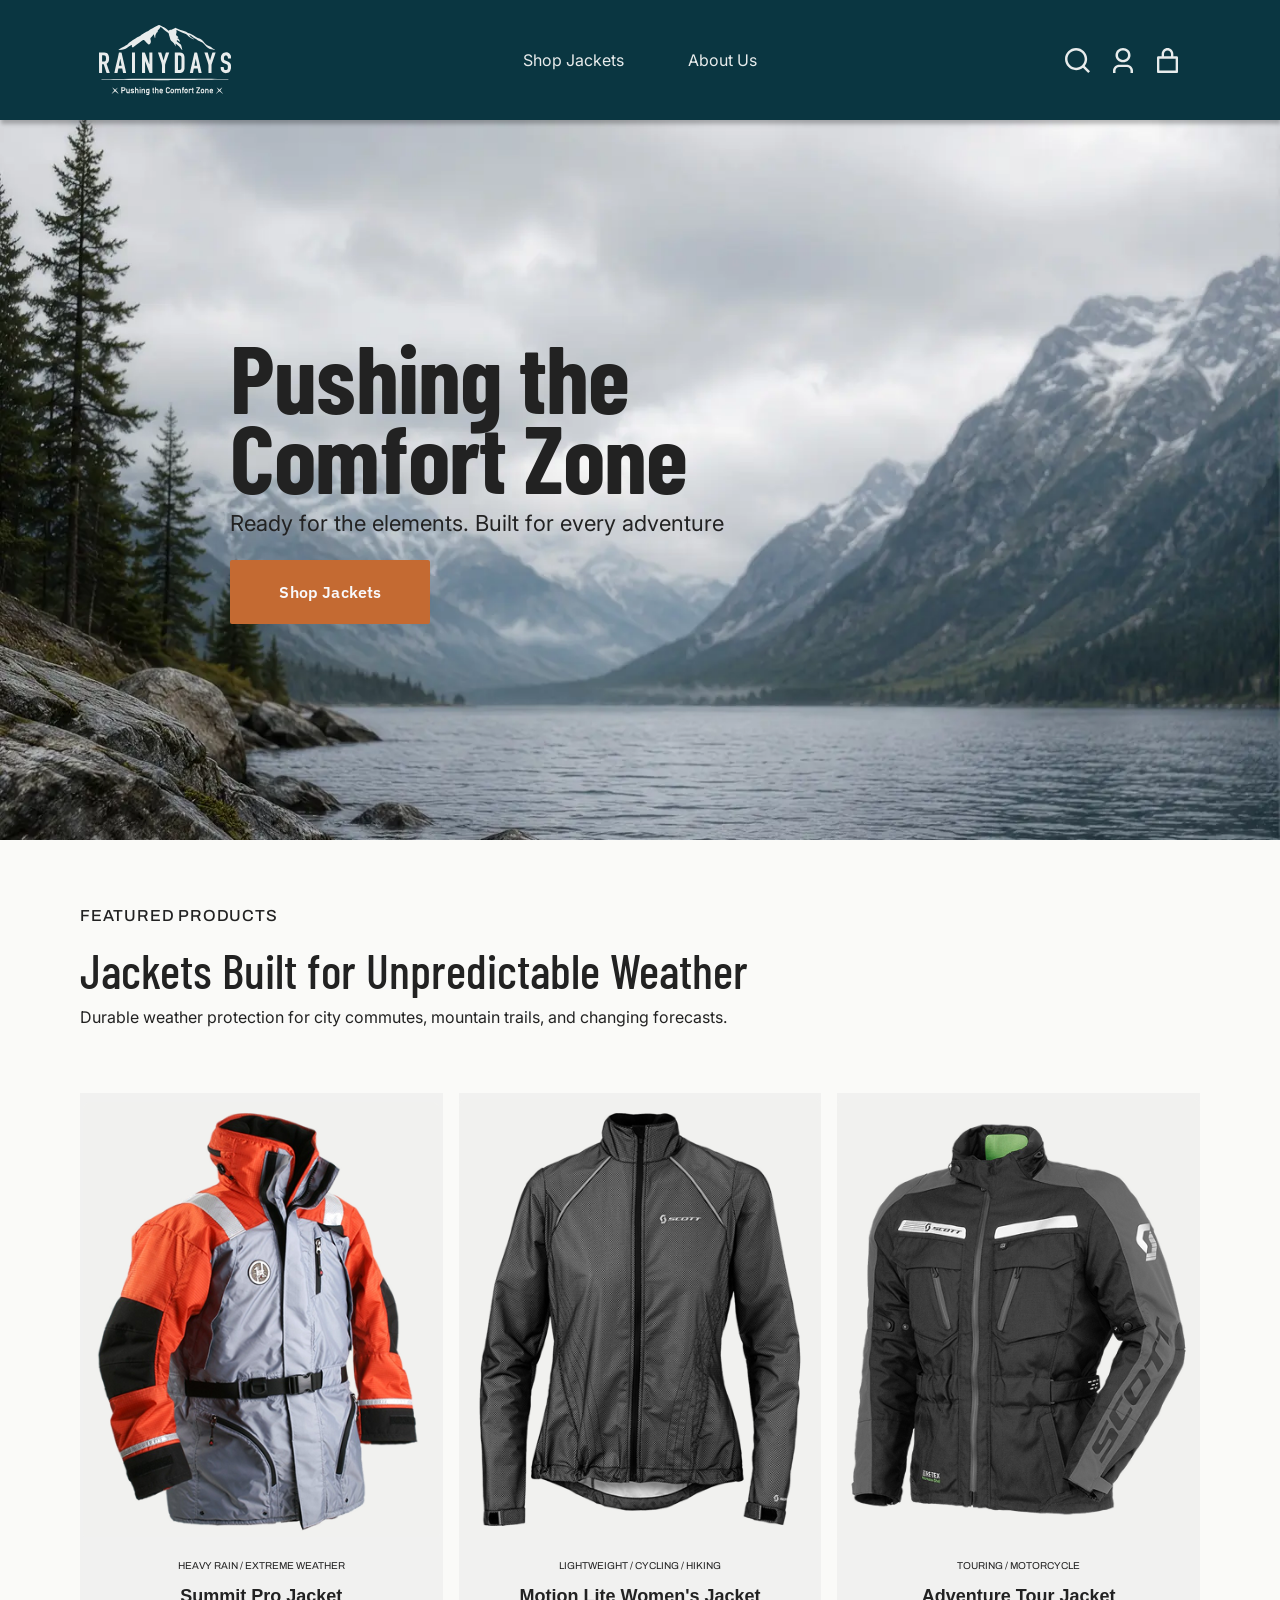
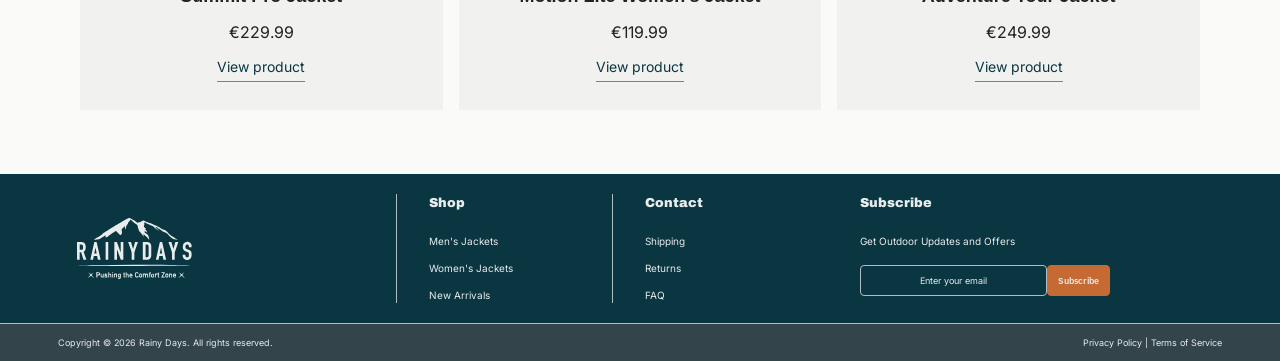
==== commit cb15b9a7: "Fixed the fonts, hero section, and header icons to match the design. Added new fonts and updated the" ====
--- a/index.html
+++ b/index.html
@@ -24,6 +24,7 @@
       <a href="index.html">
         <img src="images/logo-150x80.svg" alt="Rainy Days homepage" />
       </a>
+
       <nav>
         <div class="nav-links">
           <a href="product-listing.html">Shop Jackets</a>
@@ -38,14 +39,21 @@
             <img src="images/profile.svg" alt="Profile Icon" />
           </a>
           <a href="cart.html" aria-label="Cart">
-            <img src="images/cart.svg" alt="Cart Icon"
-          /></a>
+            <img src="images/cart.svg" alt="Cart Icon" />
+          </a>
         </div>
       </nav>
+
+      <span class="menu-icon" aria-hidden="true">
+        <span></span>
+        <span></span>
+        <span></span>
+      </span>
     </header>
+
     <main>
       <section class="hero">
-        <h1>Pushing the Comfort Zone</h1>
+        <h1>Pushing the<br />Comfort Zone</h1>
         <p>Ready for the elements. Built for every adventure</p>
         <a class="button-primary" href="product-listing.html">Shop Jackets</a>
       </section>
@@ -120,8 +128,55 @@
         </div>
       </section>
     </main>
-    <footer>
-      <p>Copyright © 2026 Rainy Days</p>
+    <!-- Footer -->
+
+    <!-- Footer -->
+    <footer class="footer">
+      <div class="footer-content">
+        <!-- Brand -->
+        <div class="footer-section">
+          <div class="footer-logo">
+            <img src="images/logo-footer.svg" alt="Rainy Days logo" />
+          </div>
+        </div>
+
+        <!-- Shop -->
+        <div class="footer-section">
+          <h2>Shop</h2>
+          <p>Men's Jackets</p>
+          <p>Women's Jackets</p>
+          <p>New Arrivals</p>
+        </div>
+
+        <!-- Contact -->
+        <div class="footer-section">
+          <h2>Contact</h2>
+          <p>Shipping</p>
+          <p>Returns</p>
+          <p>FAQ</p>
+        </div>
+
+        <!-- Subscribe -->
+        <div class="footer-section">
+          <h2>Subscribe</h2>
+          <p>Get Outdoor Updates and Offers</p>
+
+          <div class="subscribe-form">
+            <div class="email-input">Enter your email</div>
+
+            <div class="subscribe-button">Subscribe</div>
+          </div>
+        </div>
+      </div>
+
+      <!-- Footer bottom -->
+      <div class="footer-bottom">
+        <p>Copyright © 2026 Rainy Days. All rights reserved.</p>
+
+        <div class="footer-legal">
+          <p>Privacy Policy | Terms of Service</p>
+        </div>
+      </div>
     </footer>
   </body>
 </html>
--- a/css/style.css
+++ b/css/style.css
@@ -1,6 +1,45 @@
-@import url("https://fonts.googleapis.com/css2?family=Barlow+Condensed:wght@400;500;600;700&family=IBM+Plex+Sans:wght@400;500;600;700&family=Lato:wght@400;700&display=swap");
-@import url("https://fonts.googleapis.com/css2?family=IBM+Plex+Sans:wght@400;500;600;700&display=swap");
-@import url("https://fonts.googleapis.com/css2?family=Barlow+Condensed:wght@400;500;600;700&family=IBM+Plex+Sans:wght@400;500;600;700&family=Inter:wght@400;500;600;700&display=swap");
+@font-face {
+  font-family: "Inter";
+  src: url("fonts/Inter-VariableFont_opsz,wght.ttf") format("truetype");
+  font-weight: 100 900;
+  font-style: normal;
+  font-display: swap;
+}
+@font-face {
+  font-family: "Archivo";
+  src: url("fonts/Archivo-VariableFont_wdth\,wght.ttf") format("truetype");
+  font-weight: 100 900;
+  font-style: normal;
+  font-display: swap;
+}
+@font-face {
+  font-family: "Archivo";
+  src: url("fonts/ArchivoBlack-Regular.ttf") format("truetype");
+  font-weight: 900;
+  font-style: normal;
+  font-display: swap;
+}
+@font-face {
+  font-family: "IBM Plex Sans";
+  src: url("fonts/IBMPlexSans-VariableFont_wdth\,wght.ttf") format("truetype");
+  font-weight: 100 900;
+  font-style: normal;
+  font-display: swap;
+}
+@font-face {
+  font-family: "Barlow Condensed";
+  src: url("fonts/BarlowCondensed-Bold.ttf") format("truetype");
+  font-weight: 700;
+  font-style: normal;
+  font-display: swap;
+}
+@font-face {
+  font-family: "Barlow Condensed";
+  src: url("fonts/BarlowCondensed-Medium.ttf") format("truetype");
+  font-weight: 500;
+  font-style: normal;
+  font-display: swap;
+}
 
 /* =================================
    1. CSS VARIABLES
@@ -30,10 +69,9 @@
   --font-label: "Archivo", sans-serif;
 
   /* Button typography */
-  --font-button: "IBM Plex Sans", sans-serif;
   --button-font-size: 16px;
   --button-font-weight: 600;
-  --button-line-height: 48px;
+  --button-line-height: 1.2;
   --button-letter-spacing: 0.16px;
 
   /* Spacing */
@@ -46,6 +84,32 @@
   /* Layout */
   --container-width: 1200px;
 }
+/* =================================
+   2. TYPOGRAPHY
+================================= */
+
+/* Headings */
+h1 {
+  font-family: var(--font-heading);
+  font-weight: 700;
+}
+
+h2 {
+  font-family: var(--font-heading);
+  font-weight: 500;
+}
+
+h3,
+h4 {
+  font-family: var(--font-label);
+  font-weight: 900;
+}
+
+/* Body text */
+body {
+  font-family: var(--font-body);
+  font-weight: 400;
+}
 
 /* =================================
    2. CSS RESET
@@ -70,7 +134,7 @@
 
 img {
   width: 1440px;
-  height: 1080px;
+  height: auto;
   display: block;
   max-width: 100%;
 }
@@ -243,6 +307,7 @@
 /* Section label */
 .featured-products {
   padding: 64px 6.25%;
+}
 .section-heading {
   margin-bottom: 48px;
 }
@@ -265,7 +330,7 @@
   margin: 0 0 8px;
 }
 /* Section description */
-font-body {
+.section-description {
   font-family: var(--font-body);
   font-size: 16px;
   font-weight: 400;
@@ -275,9 +340,6 @@
 .section-heading {
   margin-bottom: 64px;
 }
-
-/* FEATURED PRODUCTS GRID */
-
 
 /* FEATURED PRODUCTS GRID */
 
@@ -285,7 +347,7 @@
   display: grid;
   grid-template-columns: repeat(3, minmax(0, 1fr));
   gap: 16px;
-  max-width: 1030px;
+  max-width: 1280px;
   width: 100%;
   margin: 0;
   padding: 0;
@@ -360,11 +422,229 @@
   margin-top: 2px;
 }
 
-/* Mobile layout */
+/* =================================
+   FOOTER
+================================= */
+
+.footer {
+  background-color: var(--color-primary);
+  color: var(--color-text-white);
+}
+
+/* Main footer layout */
+.footer-content {
+  display: grid;
+  grid-template-columns: 1.4fr 0.8fr 0.8fr 1.5fr;
+  gap: 32px;
+  padding: 20px 6%;
+}
+
+/* Footer columns */
+.footer-section {
+  display: flex;
+  flex-direction: column;
+  gap: 12px;
+}
+.footer-section:first-child {
+  justify-content: center;
+}
+
+/* Vertical dividers */
+.footer-section:nth-child(1),
+.footer-section:nth-child(2) {
+  border-right: 1px solid #aebfc2;
+}
+
+/* Logo */
+.footer-logo img {
+  width: 115px;
+  height: auto;
+  display: block;
+}
+
+/* Footer headings */
+.footer-section h2 {
+  font-family: var(--font-label);
+  font-size: 13px;
+  font-weight: 900;
+  margin: 0 0 8px;
+}
+
+/* Footer text */
+.footer-section p {
+  font-family: var(--font-body);
+  font-size: 10px;
+  line-height: 1.5;
+  margin: 0;
+}
+
+/* Newsletter */
+.subscribe-form {
+  display: flex;
+  align-items: center;
+  margin-top: 4px;
+  max-width: 250px;
+}
+
+.email-input {
+  flex: 1;
+  min-width: 0;
+  border: 1px solid #aebfc2;
+  border-radius: 4px;
+  padding: 8px 10px;
+  font-family: var(--font-body);
+  font-size: 9px;
+  text-align: center;
+}
+
+.subscribe-button {
+  background-color: var(--color-accent);
+  border: 1px solid var(--color-accent);
+  border-radius: 4px;
+  padding: 8px 10px;
+  font-family: var(--font-button);
+  font-size: 9px;
+  font-weight: 600;
+  text-align: center;
+}
+
+/* Bottom bar */
+.footer-bottom {
+  background-color: var(--color-secondary);
+  border-top: 1px solid #aebfc2;
+  display: flex;
+  justify-content: space-between;
+  align-items: center;
+  padding: 12px 4.5%;
+}
+
+.footer-bottom p {
+  font-family: var(--font-body);
+  font-size: 9px;
+  margin: 0;
+}
+.footer-legal {
+  display: flex;
+  align-items: center;
+  gap: 16px;
+}
+
+/* =================================
+   TABLET RESPONSIVE
+================================= */
+
 @media (max-width: 768px) {
+  /* Product grid */
   .product-grid {
     grid-template-columns: 1fr;
     max-width: 400px;
     padding: 0 16px;
   }
-}+
+  /* Footer */
+  .footer-content {
+    grid-template-columns: repeat(2, 1fr);
+    gap: 24px;
+  }
+
+  .footer-section:nth-child(2) {
+    border-right: none;
+  }
+
+  .footer-bottom {
+    flex-wrap: wrap;
+    gap: 12px;
+  }
+}
+
+/* =================================
+   MOBILE RESPONSIVE
+================================= */
+
+@media (max-width: 480px) {
+  /* Header */
+  header {
+    display: flex;
+    justify-content: space-between;
+    align-items: center;
+    padding: 12px 16px;
+    height: 60px;
+    box-sizing: border-box;
+  }
+
+  header > a img {
+    width: 75px;
+    height: auto;
+  }
+
+  header nav {
+    display: flex;
+    align-items: center;
+  }
+
+  .nav-links {
+    display: none;
+  }
+
+  .header-icons {
+    display: flex;
+    align-items: center;
+    gap: 0px;
+  }
+
+  .header-icons a:nth-child(1),
+  .header-icons a:nth-child(2) {
+    display: none;
+  }
+
+  .header-icons img {
+    width: 20px;
+    height: 20px;
+  }
+
+  /* Hamburger menu */
+  .menu-icon {
+    display: flex;
+    flex-direction: column;
+    justify-content: center;
+    gap: 4px;
+    width: 24px;
+    height: 24px;
+    margin-left: 12px;
+    flex-shrink: 0;
+  }
+
+  .menu-icon span {
+    width: 18px;
+    height: 2px;
+    background-color: var(--color-text-white);
+  }
+
+  /* Hero */
+  .hero-content {
+    width: 90%;
+    max-width: 360px;
+  }
+
+  .hero h1 {
+    font-size: 32px;
+    line-height: 0.95;
+    max-width: 260px;
+    margin: 0;
+  }
+
+  /* Footer */
+  .footer-content {
+    grid-template-columns: 1fr;
+  }
+
+  .footer-section {
+    border-right: none;
+    padding-bottom: 16px;
+  }
+
+  .footer-bottom {
+    flex-direction: column;
+    align-items: flex-start;
+  }
+}
